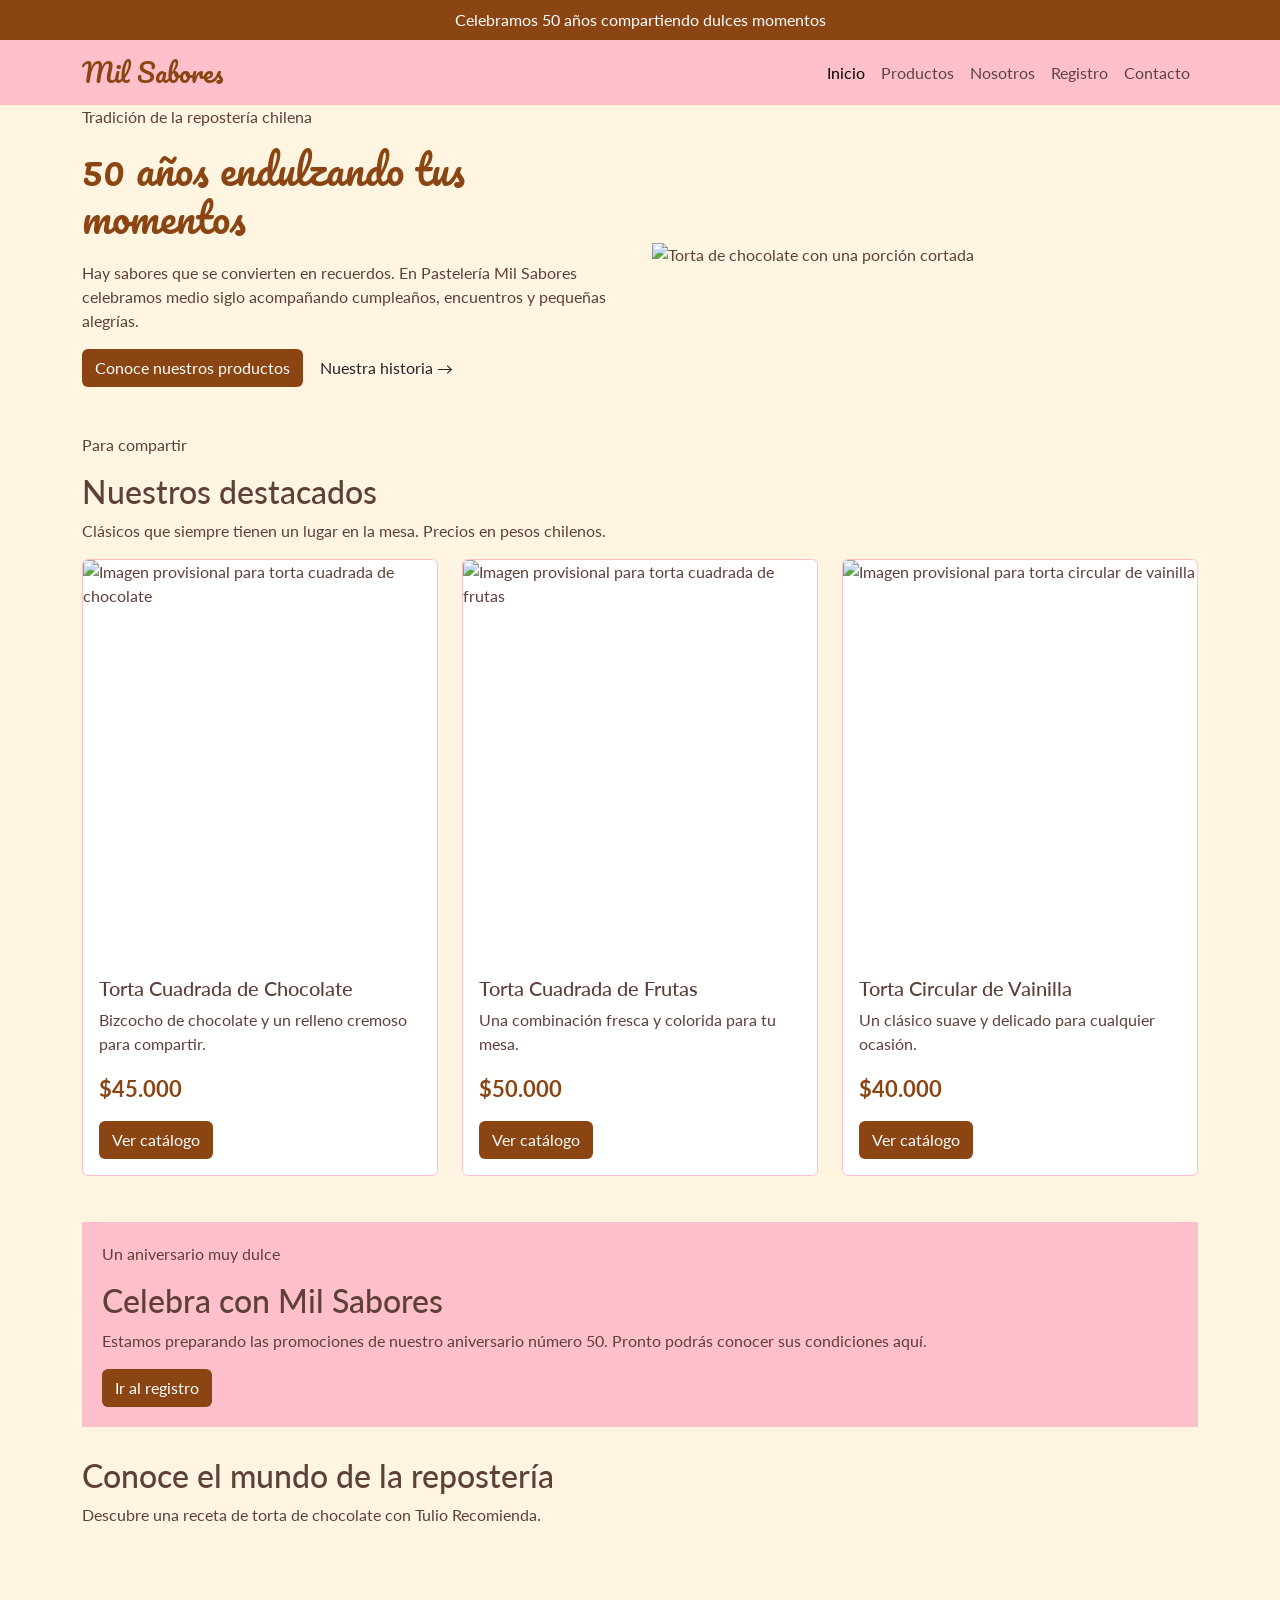
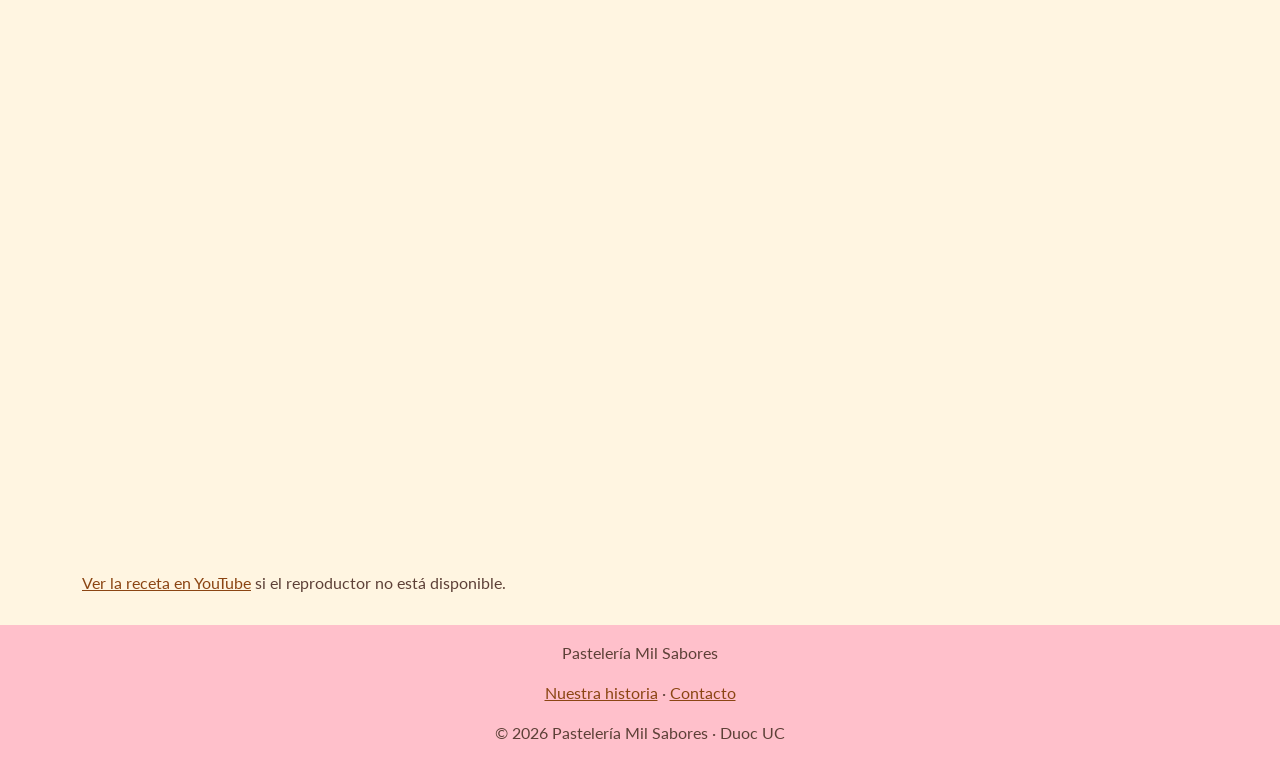
==== index.html @ d198c65c "Crear maqueta inicial de Pasteleria Mil Sabores con Bootstrap" ====
<!DOCTYPE html>
<html lang="es">
<head>
    <meta charset="UTF-8">
    <meta name="viewport" content="width=device-width, initial-scale=1.0">
    <title>Inicio | Pastelería Mil Sabores</title>
    <link href="https://cdn.jsdelivr.net/npm/bootstrap@5.3.8/dist/css/bootstrap.min.css" rel="stylesheet" integrity="sha384-sRIl4kxILFvY47J16cr9ZwB07vP4J8+LH7qKQnuqkuIAvNWLzeN8tE5YBujZqJLB" crossorigin="anonymous">
    <link rel="stylesheet" href="css/styles.css">
</head>
<body>
    <header>
        <p class="aniversario text-center py-2 mb-0">Celebramos 50 años compartiendo dulces momentos</p>
        <!-- Barra de navegación principal -->
        <nav class="navbar navbar-expand-lg" aria-label="Menú principal">
            <div class="container">
                <a class="navbar-brand" href="index.html">Mil Sabores</a>
                <button class="navbar-toggler" type="button" data-bs-toggle="collapse" data-bs-target="#menuPrincipal" aria-controls="menuPrincipal" aria-expanded="false" aria-label="Abrir o cerrar menú">
                    <span class="navbar-toggler-icon"></span>
                </button>
                <div class="collapse navbar-collapse" id="menuPrincipal">
                    <ul class="navbar-nav ms-auto">
                        <li class="nav-item"><a class="nav-link active" href="index.html" aria-current="page">Inicio</a></li>
                        <li class="nav-item"><a class="nav-link" href="productos.html">Productos</a></li>
                        <li class="nav-item"><a class="nav-link" href="nosotros.html">Nosotros</a></li>
                        <li class="nav-item"><a class="nav-link" href="registro.html">Registro</a></li>
                        <li class="nav-item"><a class="nav-link" href="contacto.html">Contacto</a></li>
                    </ul>
                </div>
            </div>
        </nav>
    </header>
    <main class="container">

        <section class="row align-items-center">
            <div class="col-12 col-md-6 mb-3">
                <p class="etiqueta">Tradición de la repostería chilena</p>
                <h1 class="titulo-principal">50 años endulzando tus momentos</h1>
                <p>Hay sabores que se convierten en recuerdos. En Pastelería Mil Sabores celebramos medio siglo acompañando cumpleaños, encuentros y pequeñas alegrías.</p>
                <a class="btn boton" href="productos.html">Conoce nuestros productos</a>
                <a class="btn" href="nosotros.html">Nuestra historia &rarr;</a>
            </div>
<div class="col-12 col-md-6">
                <img class="img-fluid" src="https://images.unsplash.com/photo-1709195902163-7eee13e78970?auto=format&amp;fit=crop&amp;w=1000&amp;q=80" alt="Torta de chocolate con una porción cortada" width="1000" height="750">
            </div>
        </section>
        <section>
            <p class="etiqueta">Para compartir</p>
            <h2>Nuestros destacados</h2>
            <p>Clásicos que siempre tienen un lugar en la mesa. Precios en pesos chilenos.</p>
        <div class="row">
            <div class="col-12 col-md-6 col-lg-4 mb-3">
            <article class="card h-100">
<img class="card-img-top" src="https://placehold.co/640x400/FFC0CB/5D4037?text=Chocolate" alt="Imagen provisional para torta cuadrada de chocolate" width="640" height="400" loading="lazy">
                <div class="card-body">
                    <h3 class="card-title h5">Torta Cuadrada de Chocolate</h3>
                    <p class="card-text">Bizcocho de chocolate y un relleno cremoso para compartir.</p>
                    <p class="precio">$45.000</p>
                    <a class="btn boton" href="productos.html">Ver catálogo</a>
                </div>
            </article>
            </div>
            <div class="col-12 col-md-6 col-lg-4 mb-3">
            <article class="card h-100">
<img class="card-img-top" src="https://placehold.co/640x400/F5DEB3/5D4037?text=Frutas" alt="Imagen provisional para torta cuadrada de frutas" width="640" height="400" loading="lazy">
                <div class="card-body">
                    <h3 class="card-title h5">Torta Cuadrada de Frutas</h3>
                    <p class="card-text">Una combinación fresca y colorida para tu mesa.</p>
                    <p class="precio">$50.000</p>
                    <a class="btn boton" href="productos.html">Ver catálogo</a>
                </div>
            </article>
            </div>
            <div class="col-12 col-md-6 col-lg-4 mb-3">
            <article class="card h-100">
<img class="card-img-top" src="https://placehold.co/640x400/FFF5E1/5D4037?text=Vainilla" alt="Imagen provisional para torta circular de vainilla" width="640" height="400" loading="lazy">
                <div class="card-body">
                    <h3 class="card-title h5">Torta Circular de Vainilla</h3>
                    <p class="card-text">Un clásico suave y delicado para cualquier ocasión.</p>
                    <p class="precio">$40.000</p>
                    <a class="btn boton" href="productos.html">Ver catálogo</a>
                </div>
            </article>
            </div>
        </div>
        </section>
<section class="promociones">
            <p class="etiqueta">Un aniversario muy dulce</p>
            <h2>Celebra con Mil Sabores</h2>
            <p>Estamos preparando las promociones de nuestro aniversario número 50. Pronto podrás conocer sus condiciones aquí.</p>
            <a class="btn boton" href="registro.html">Ir al registro</a>
        </section>
        <section class="video">
            <h2>Conoce el mundo de la repostería</h2>
            <p>Descubre una receta de torta de chocolate con Tulio Recomienda.</p>
            <div class="ratio ratio-16x9">
                <iframe src="https://www.youtube.com/embed/ZajDdMjAa0M" title="Receta de torta de chocolate casera de Tulio Recomienda" width="800" height="450" loading="lazy" allow="accelerometer; autoplay; clipboard-write; encrypted-media; gyroscope; picture-in-picture; web-share" referrerpolicy="strict-origin-when-cross-origin" allowfullscreen></iframe>
            </div>
            <p><a href="https://www.youtube.com/watch?v=ZajDdMjAa0M" target="_blank" rel="noopener noreferrer">Ver la receta en YouTube</a> si el reproductor no está disponible.</p>
        </section>
    </main>
    <footer class="text-center py-3">
        <p>Pastelería Mil Sabores</p>
        <p><a href="nosotros.html">Nuestra historia</a> · <a href="contacto.html">Contacto</a></p>
        <p>© 2026 Pastelería Mil Sabores · Duoc UC</p>
    </footer>
    <script src="https://cdn.jsdelivr.net/npm/bootstrap@5.3.8/dist/js/bootstrap.bundle.min.js" integrity="sha384-FKyoEForCGlyvwx9Hj09JcYn3nv7wiPVlz7YYwJrWVcXK/BmnVDxM+D2scQbITxI" crossorigin="anonymous"></script>
    <script src="js/validaciones.js"></script>
</body>
</html>
---- css/styles.css ----
@import url('https://fonts.googleapis.com/css2?family=Lato:wght@400;700&family=Pacifico&display=swap');

body {
    background-color: #FFF5E1;
    color: #5D4037;
    font-family: 'Lato', Arial, sans-serif;
}

header {
    background-color: #FFC0CB;
}

.aniversario {
    background-color: #8B4513;
    color: white;
}

.navbar-brand {
    font-family: 'Pacifico', cursive;
    font-size: 26px;
    color: #8B4513;
}

.titulo-principal {
    font-family: 'Pacifico', cursive;
    color: #8B4513;
    margin-bottom: 20px;
}

section {
    margin-top: 30px;
    margin-bottom: 30px;
}

.card {
    background-color: white;
    color: #5D4037;
    border-color: #FFC0CB;
}

.precio {
    color: #8B4513;
    font-size: 22px;
    font-weight: bold;
}

.boton {
    background-color: #8B4513;
    color: white;
}

.boton:hover {
    background-color: #5D4037;
    color: white;
}

.promociones {
    background-color: #FFC0CB;
    padding: 20px;
}

form {
    background-color: white;
    padding: 20px;
}

a {
    color: #8B4513;
}

footer {
    background-color: #FFC0CB;
}
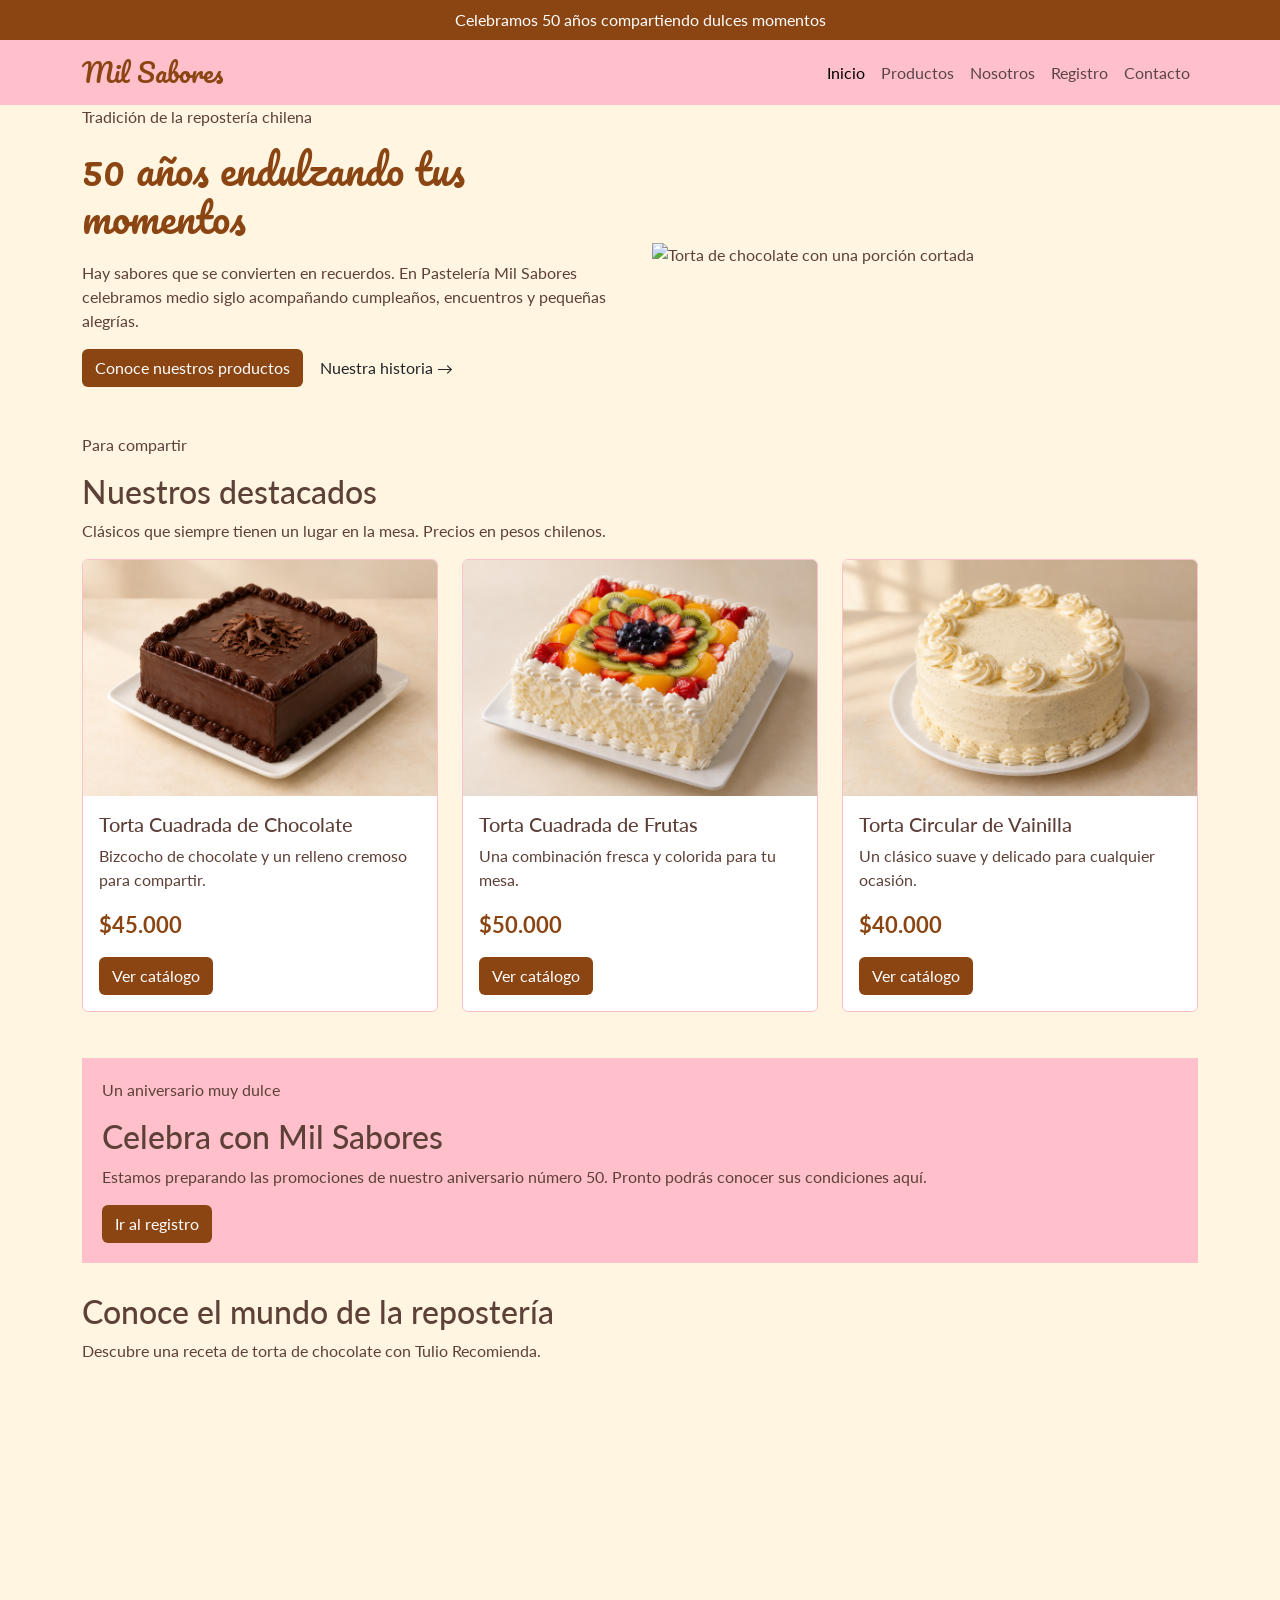
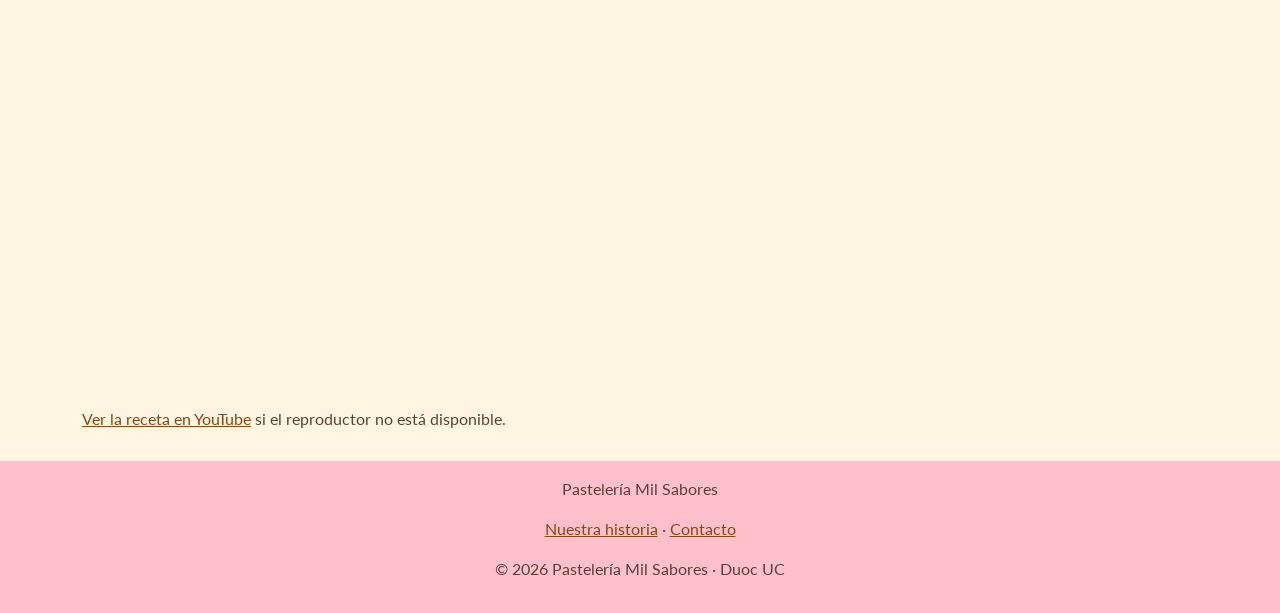
==== commit c91e7e7a: "Agregar imagenes de productos generadas con IA al catalogo" ====
--- a/index.html
+++ b/index.html
@@ -50,7 +50,7 @@
         <div class="row">
             <div class="col-12 col-md-6 col-lg-4 mb-3">
             <article class="card h-100">
-<img class="card-img-top" src="https://placehold.co/640x400/FFC0CB/5D4037?text=Chocolate" alt="Imagen provisional para torta cuadrada de chocolate" width="640" height="400" loading="lazy">
+                <img class="card-img-top img-fluid" src="img/torta_cuadrada_chocolate.png" alt="Torta cuadrada de chocolate con cobertura y decoraciones de chocolate" width="1536" height="1024" loading="lazy">
                 <div class="card-body">
                     <h3 class="card-title h5">Torta Cuadrada de Chocolate</h3>
                     <p class="card-text">Bizcocho de chocolate y un relleno cremoso para compartir.</p>
@@ -61,7 +61,7 @@
             </div>
             <div class="col-12 col-md-6 col-lg-4 mb-3">
             <article class="card h-100">
-<img class="card-img-top" src="https://placehold.co/640x400/F5DEB3/5D4037?text=Frutas" alt="Imagen provisional para torta cuadrada de frutas" width="640" height="400" loading="lazy">
+                <img class="card-img-top img-fluid" src="img/torta_cuadrada_frutas.png" alt="Torta cuadrada de frutas con crema, frutillas, kiwi y duraznos" width="1536" height="1024" loading="lazy">
                 <div class="card-body">
                     <h3 class="card-title h5">Torta Cuadrada de Frutas</h3>
                     <p class="card-text">Una combinación fresca y colorida para tu mesa.</p>
@@ -72,7 +72,7 @@
             </div>
             <div class="col-12 col-md-6 col-lg-4 mb-3">
             <article class="card h-100">
-<img class="card-img-top" src="https://placehold.co/640x400/FFF5E1/5D4037?text=Vainilla" alt="Imagen provisional para torta circular de vainilla" width="640" height="400" loading="lazy">
+                <img class="card-img-top img-fluid" src="img/torta_circular_vainilla.png" alt="Torta circular de vainilla con crema y rosetones" width="1536" height="1024" loading="lazy">
                 <div class="card-body">
                     <h3 class="card-title h5">Torta Circular de Vainilla</h3>
                     <p class="card-text">Un clásico suave y delicado para cualquier ocasión.</p>
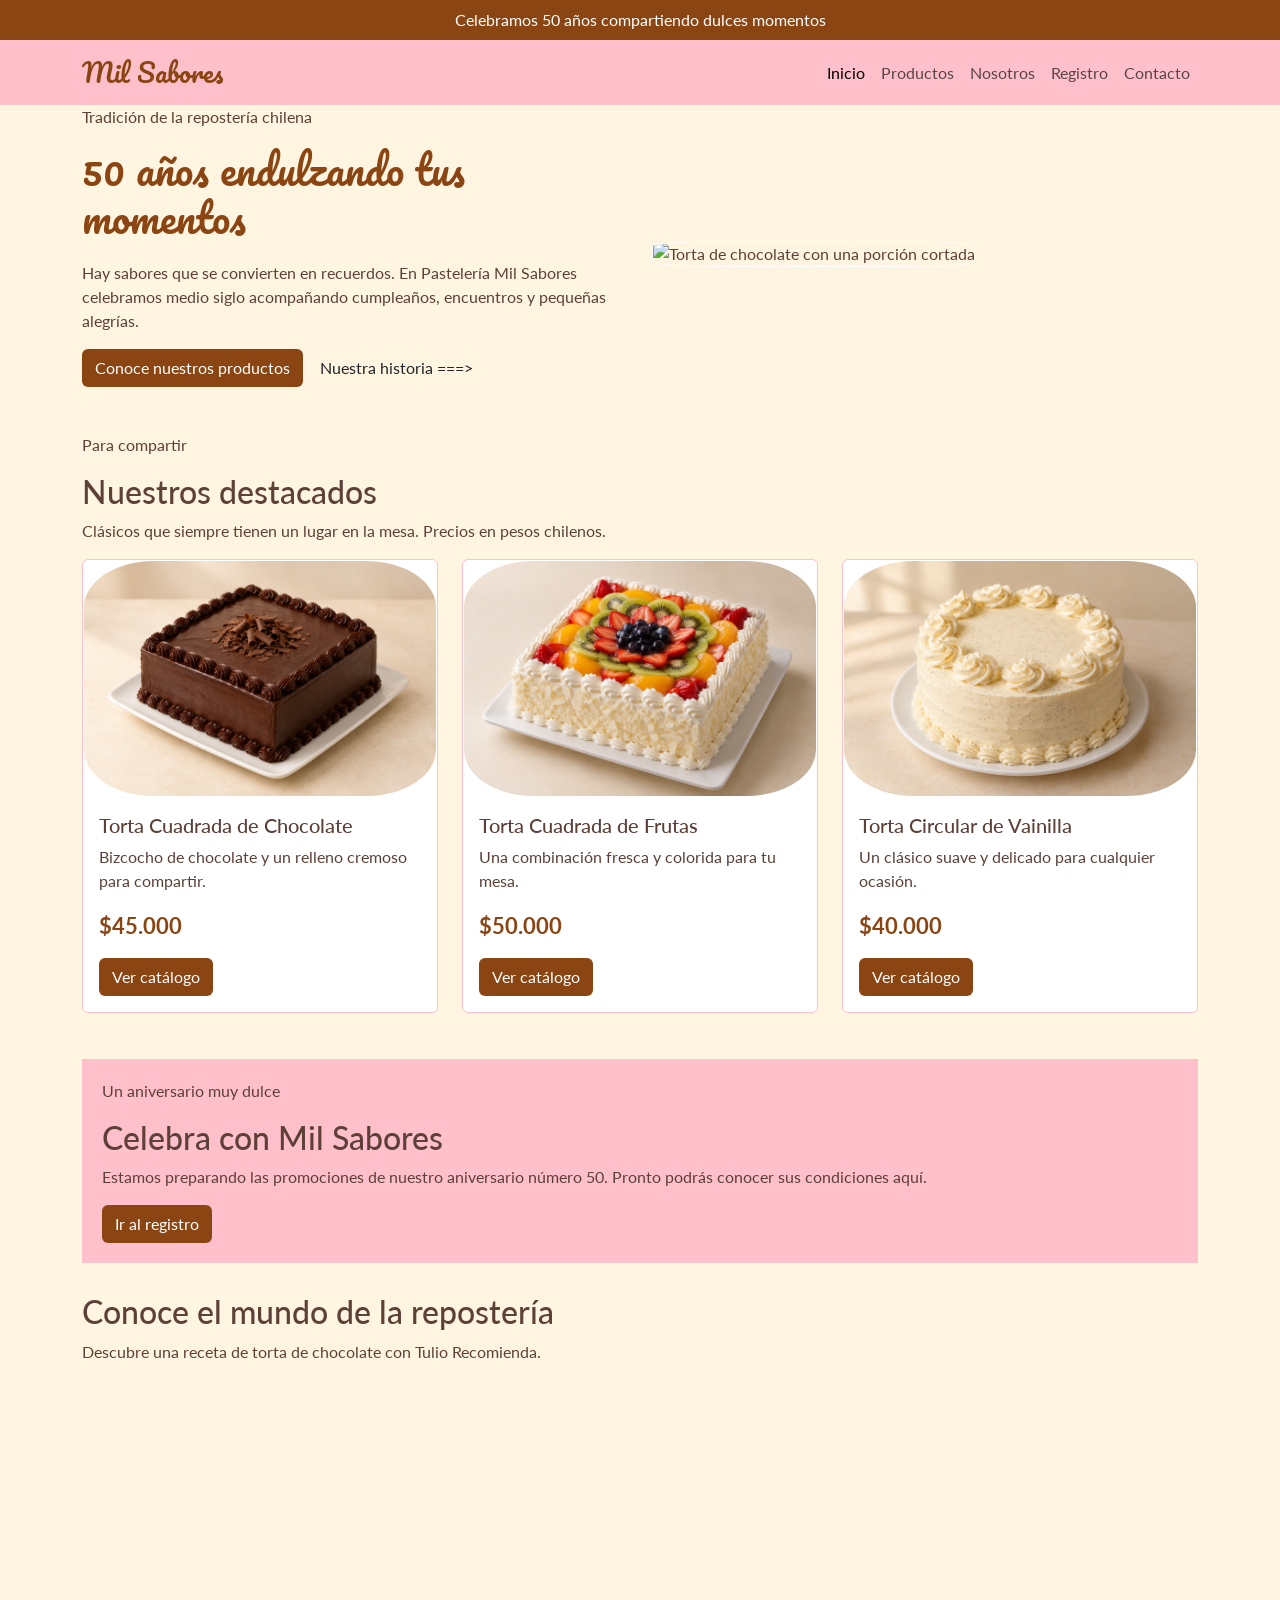
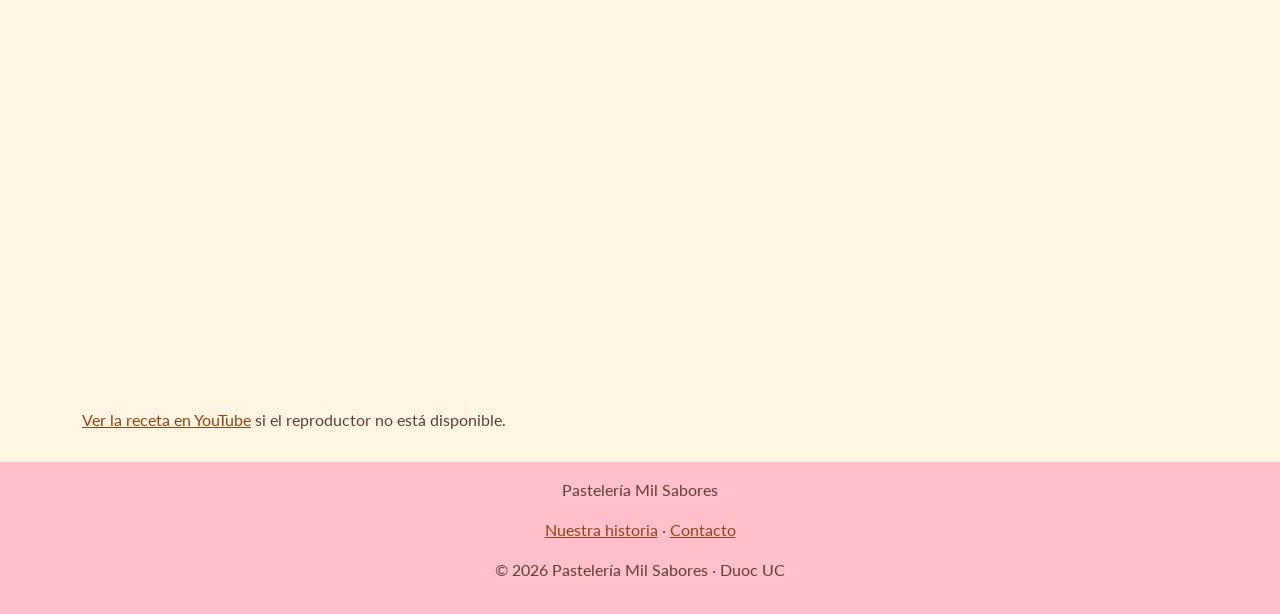
==== commit 683d1638: "hover en imagenes" ====
--- a/index.html
+++ b/index.html
@@ -37,7 +37,7 @@
                 <h1 class="titulo-principal">50 años endulzando tus momentos</h1>
                 <p>Hay sabores que se convierten en recuerdos. En Pastelería Mil Sabores celebramos medio siglo acompañando cumpleaños, encuentros y pequeñas alegrías.</p>
                 <a class="btn boton" href="productos.html">Conoce nuestros productos</a>
-                <a class="btn" href="nosotros.html">Nuestra historia &rarr;</a>
+                <a class="btn" href="nosotros.html">Nuestra historia ===>   </a>
             </div>
 <div class="col-12 col-md-6">
                 <img class="img-fluid" src="https://images.unsplash.com/photo-1709195902163-7eee13e78970?auto=format&amp;fit=crop&amp;w=1000&amp;q=80" alt="Torta de chocolate con una porción cortada" width="1000" height="750">
--- a/css/styles.css
+++ b/css/styles.css
@@ -71,3 +71,14 @@
 footer {
     background-color: #FFC0CB;
 }
+
+
+.img-fluid{
+border-radius: 20%;
+border :solid 1px white;
+}
+
+.img-fluid:hover{
+border-radius: 45%;
+transition: 1.5s;
+   }
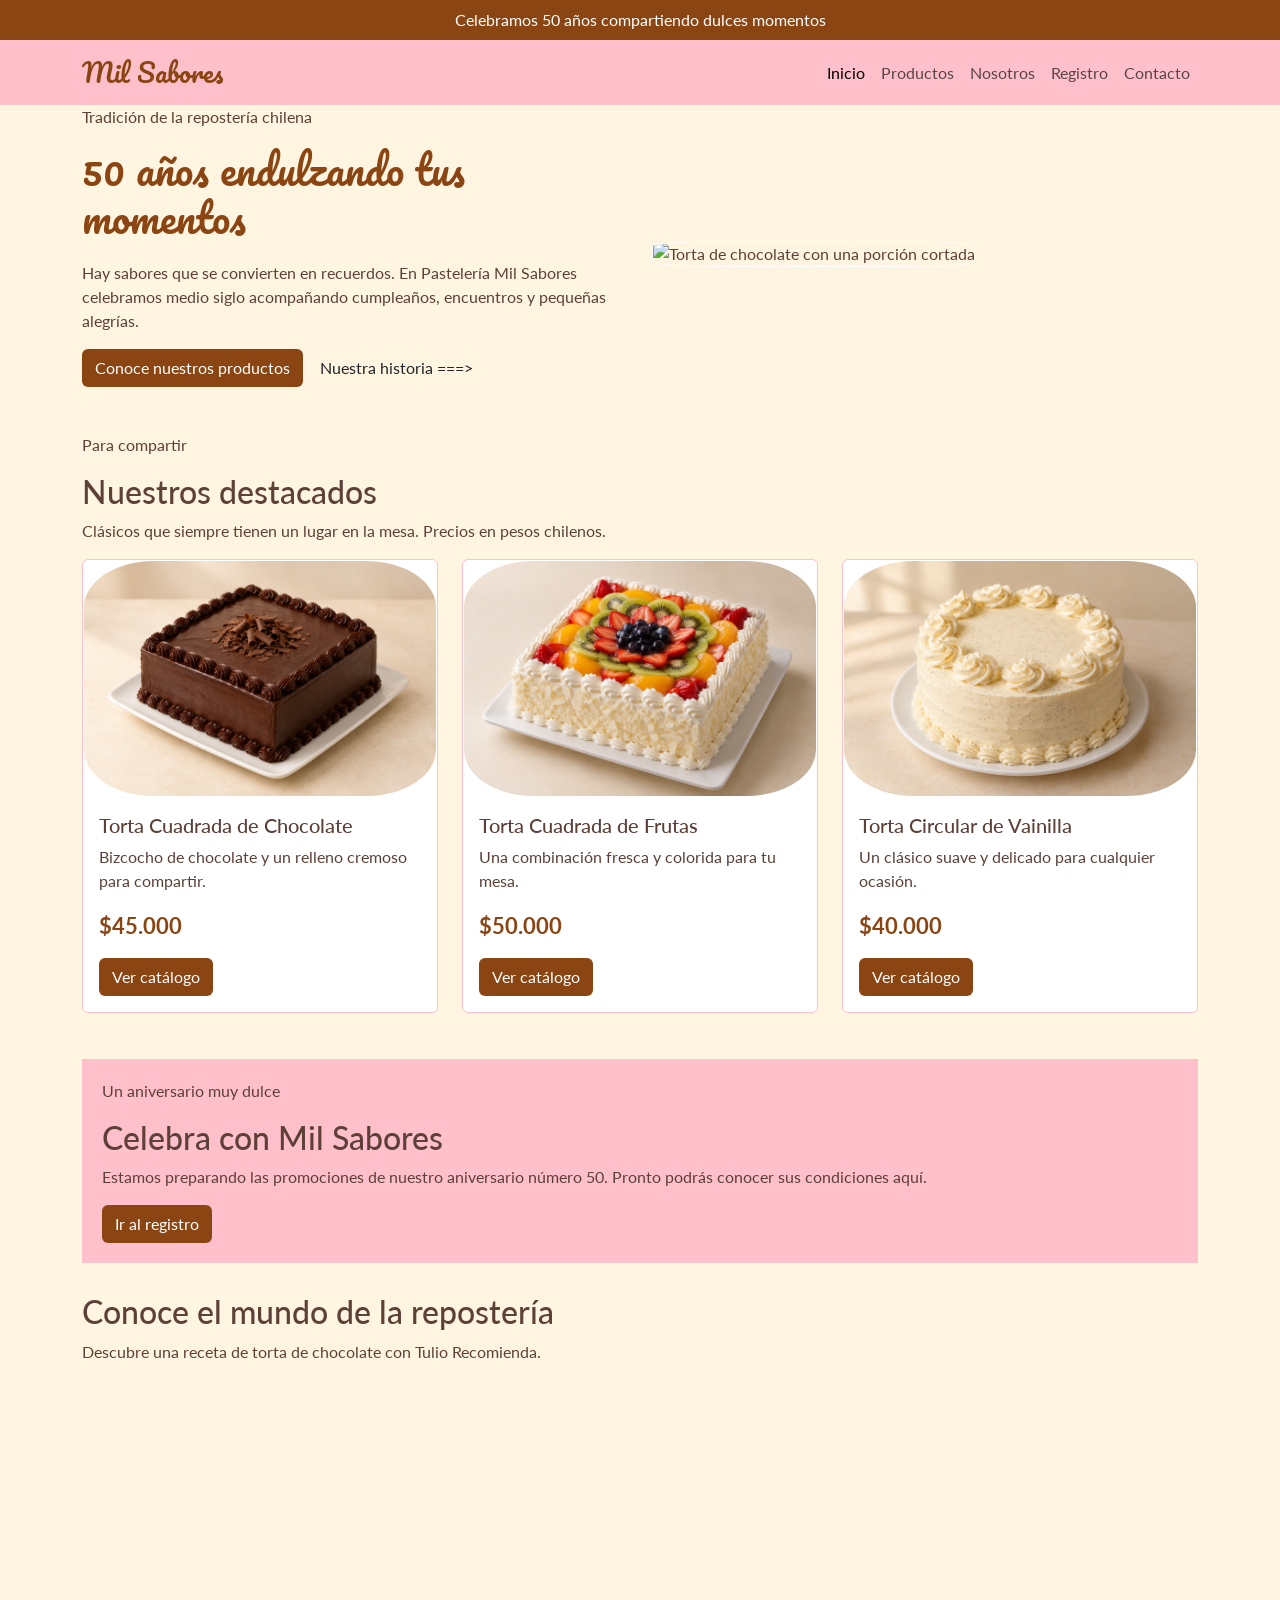
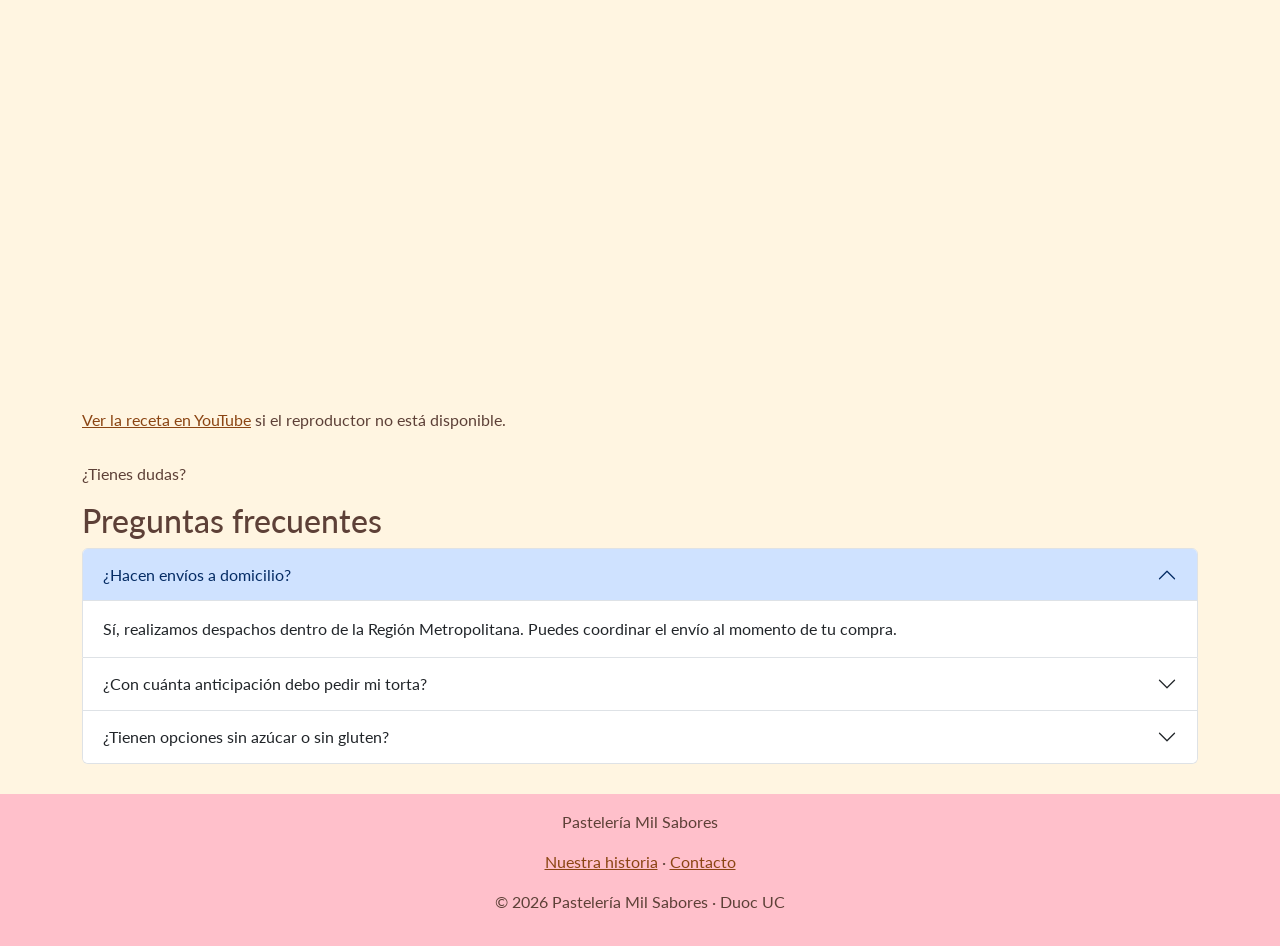
==== commit e0c90314: "Se agrego seccion FAQ en el inicio Se agregaron 3 preguntas frecuentes  Tambien se implemento una vi" ====
--- a/index.html
+++ b/index.html
@@ -6,6 +6,9 @@
     <title>Inicio | Pastelería Mil Sabores</title>
     <link href="https://cdn.jsdelivr.net/npm/bootstrap@5.3.8/dist/css/bootstrap.min.css" rel="stylesheet" integrity="sha384-sRIl4kxILFvY47J16cr9ZwB07vP4J8+LH7qKQnuqkuIAvNWLzeN8tE5YBujZqJLB" crossorigin="anonymous">
     <link rel="stylesheet" href="css/styles.css">
+    <meta name="description" content="Pastelería Mil Sabores - 50 años endulzando tus momentos. Tortas y postres tradicionales chilenos.">
+    <meta property="og:title" content="Pastelería Mil Sabores">
+    <meta property="og:description" content="Tradición de la repostería chilena">
 </head>
 <body>
     <header>
@@ -97,6 +100,48 @@
             </div>
             <p><a href="https://www.youtube.com/watch?v=ZajDdMjAa0M" target="_blank" rel="noopener noreferrer">Ver la receta en YouTube</a> si el reproductor no está disponible.</p>
         </section>
+        <section class="faq">
+            <p class="etiqueta">¿Tienes dudas?</p>
+            <h2>Preguntas frecuentes</h2>
+            <div class="accordion" id="faqAccordion">
+                <div class="accordion-item">
+                    <h3 class="accordion-header">
+                        <button class="accordion-button" type="button" data-bs-toggle="collapse" data-bs-target="#faq1" aria-expanded="true" aria-controls="faq1">
+                            ¿Hacen envíos a domicilio?
+                        </button>
+                    </h3>
+                    <div id="faq1" class="accordion-collapse collapse show" data-bs-parent="#faqAccordion">
+                        <div class="accordion-body">
+                            Sí, realizamos despachos dentro de la Región Metropolitana. Puedes coordinar el envío al momento de tu compra.
+                        </div>
+                    </div>
+                </div>
+                <div class="accordion-item">
+                    <h3 class="accordion-header">
+                        <button class="accordion-button collapsed" type="button" data-bs-toggle="collapse" data-bs-target="#faq2" aria-expanded="false" aria-controls="faq2">
+                            ¿Con cuánta anticipación debo pedir mi torta?
+                        </button>
+                    </h3>
+                    <div id="faq2" class="accordion-collapse collapse" data-bs-parent="#faqAccordion">
+                        <div class="accordion-body">
+                            Recomendamos hacer tu pedido con al menos 48 horas de anticipación para asegurar disponibilidad.
+                        </div>
+                    </div>
+                </div>
+                <div class="accordion-item">
+                    <h3 class="accordion-header">
+                        <button class="accordion-button collapsed" type="button" data-bs-toggle="collapse" data-bs-target="#faq3" aria-expanded="false" aria-controls="faq3">
+                            ¿Tienen opciones sin azúcar o sin gluten?
+                        </button>
+                    </h3>
+                    <div id="faq3" class="accordion-collapse collapse" data-bs-parent="#faqAccordion">
+                        <div class="accordion-body">
+                            Sí, contamos con alternativas especiales. Consulta disponibilidad en la sección de Contacto.
+                        </div>
+                    </div>
+                </div>
+            </div>
+        </section>
     </main>
     <footer class="text-center py-3">
         <p>Pastelería Mil Sabores</p>
